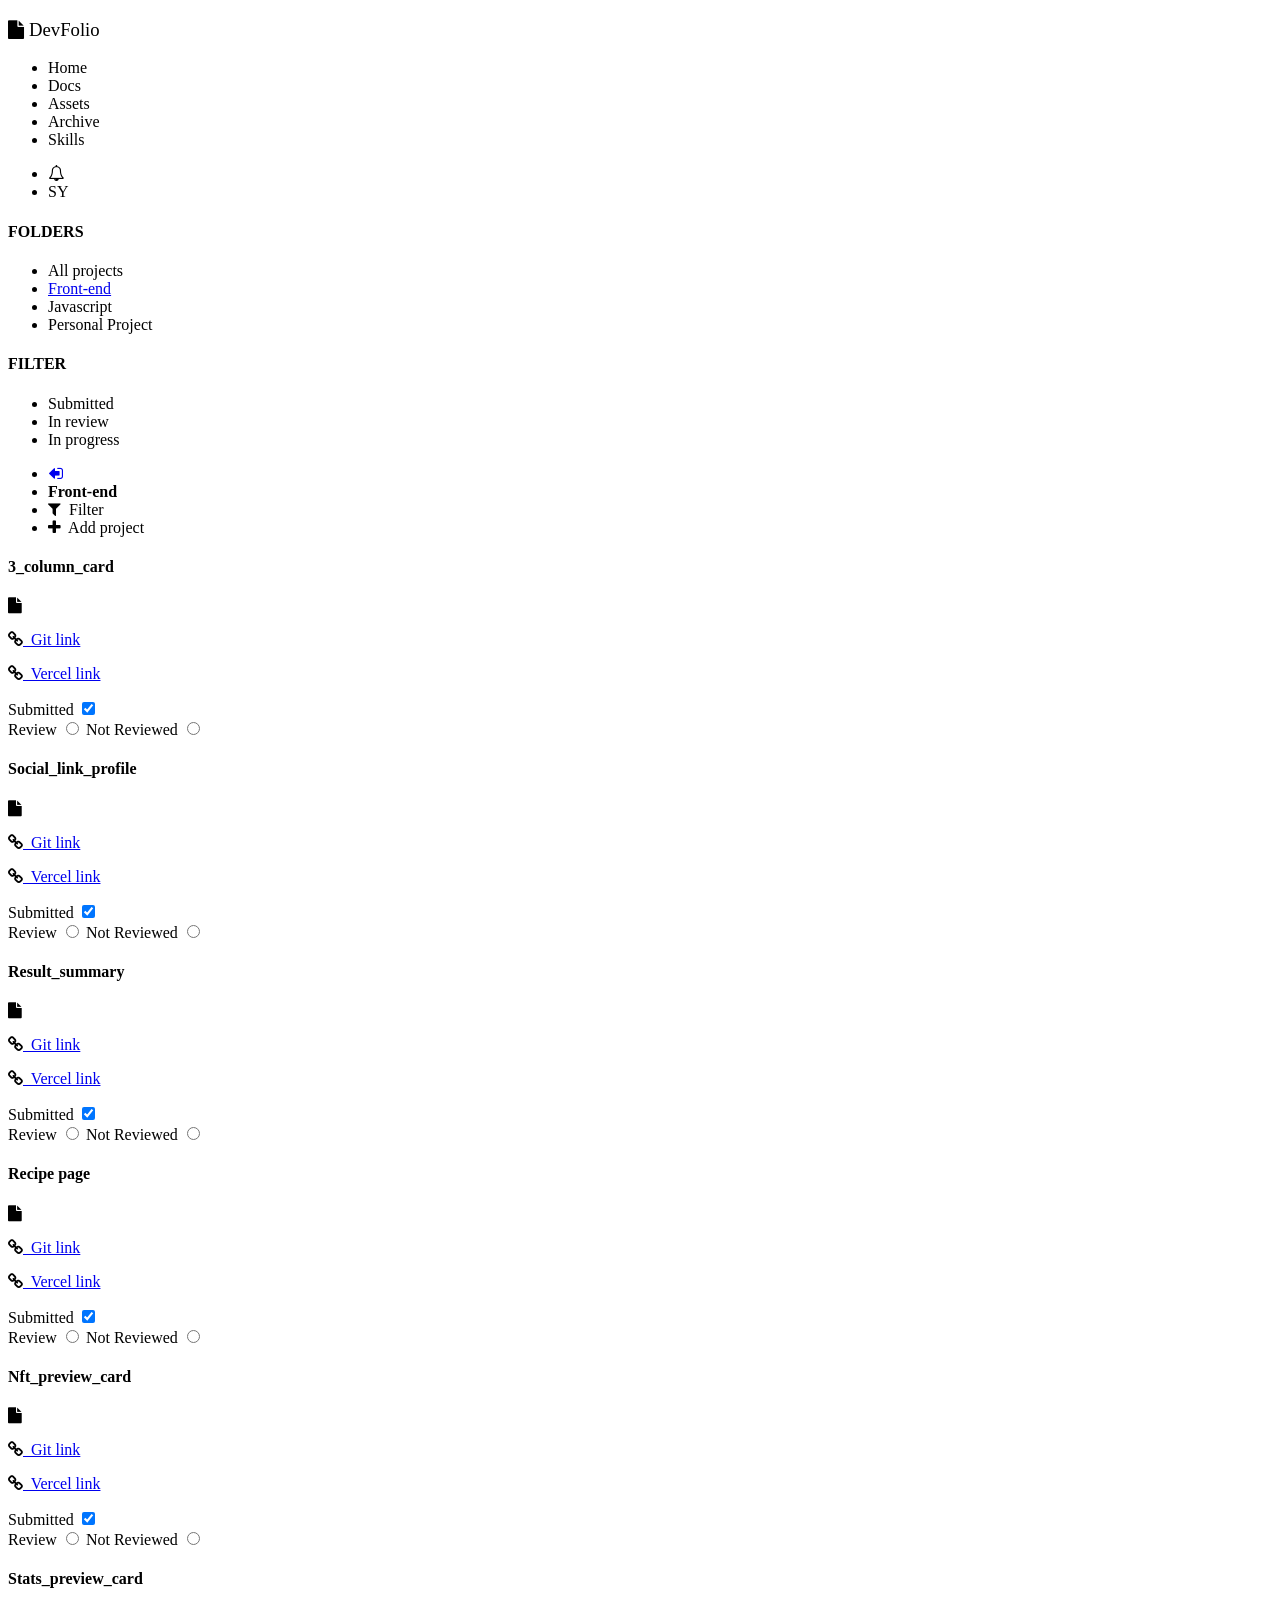
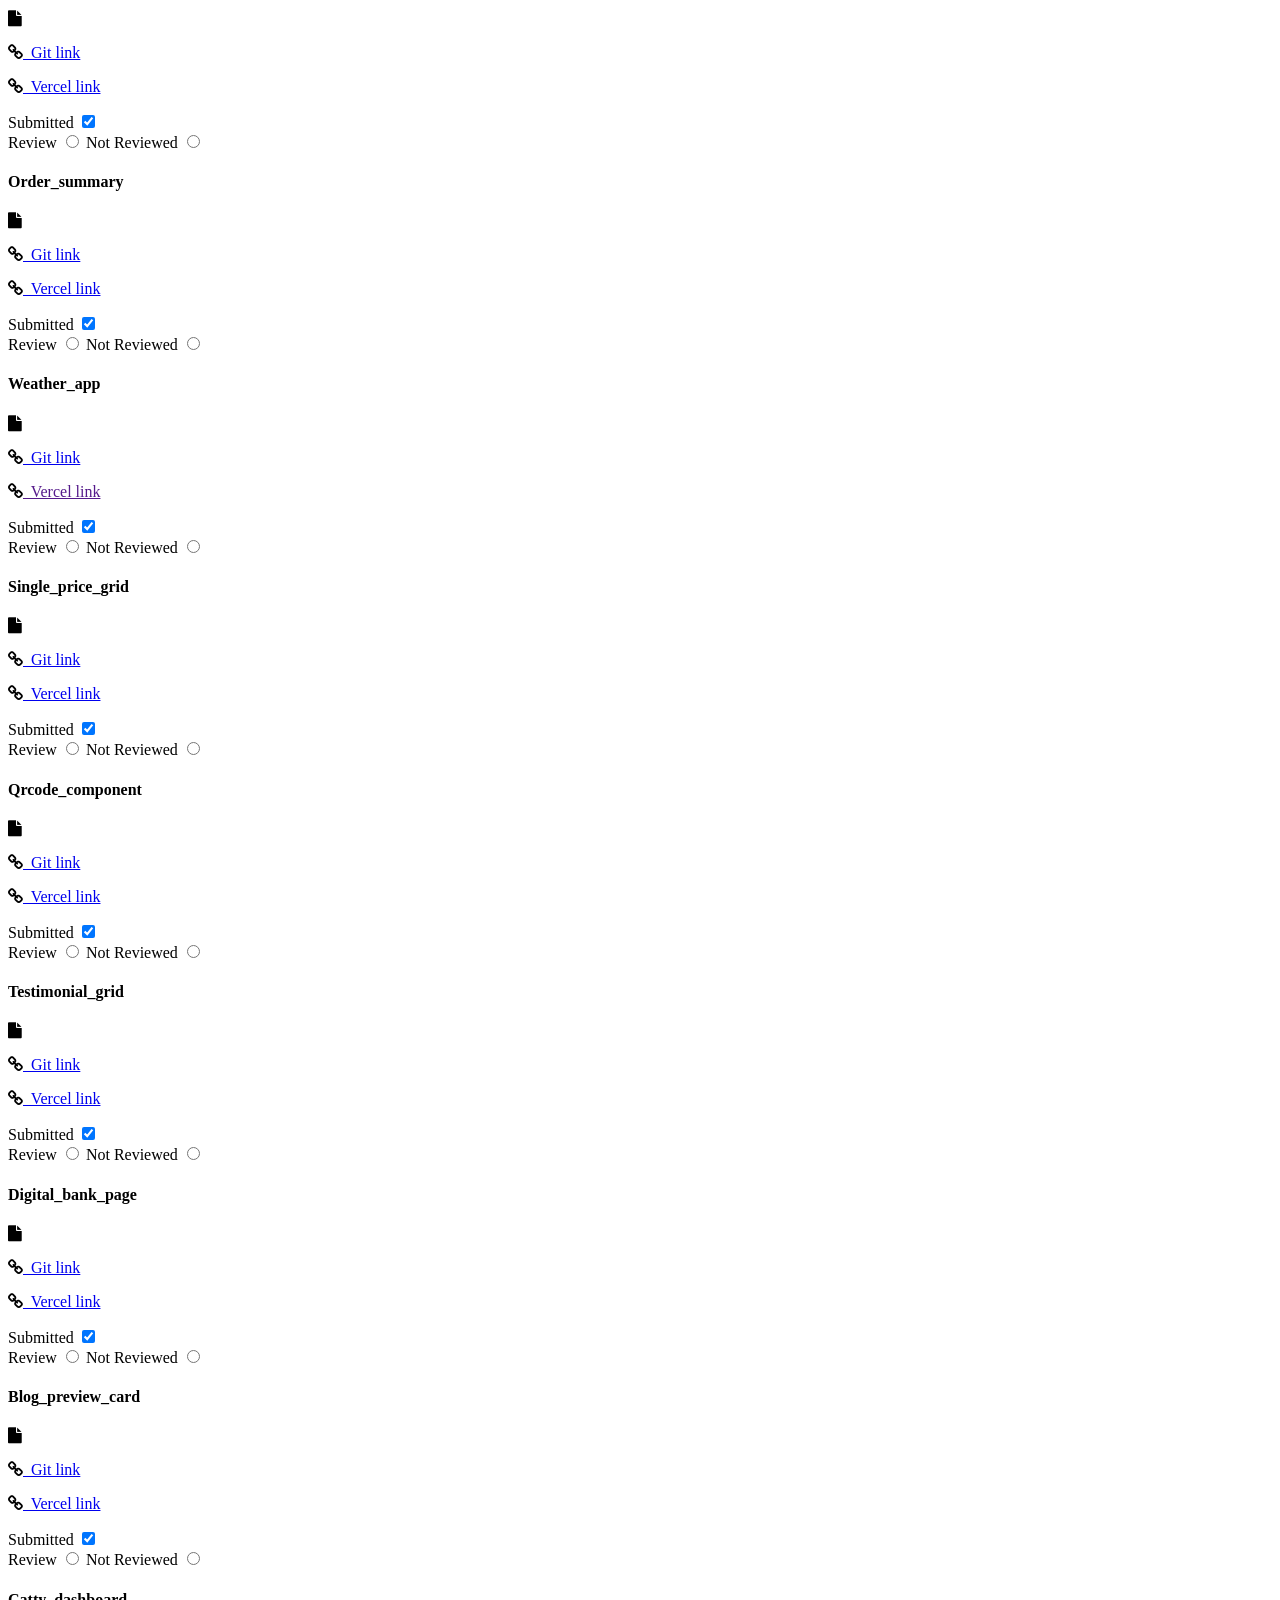
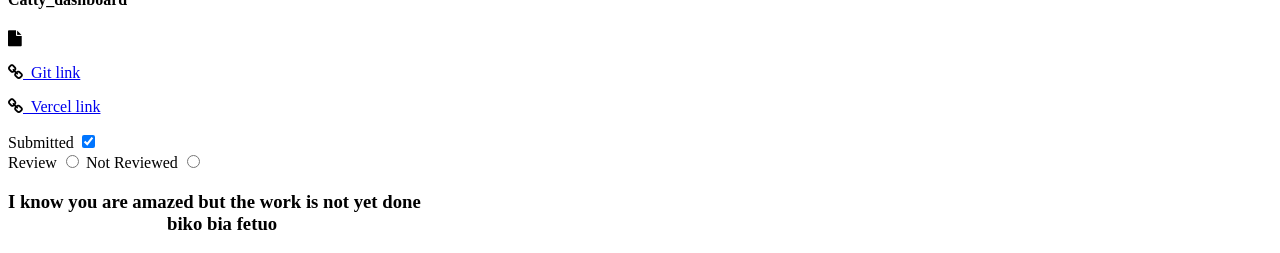
==== about.html @ 38574d92 "vercel adjustment" ====
<!doctype html>
<html lang="en">
  <head>
    <meta charset="UTF-8" />
    <meta name="viewport" content="width=device-width, initial-scale=1.0" />
    <title>Document</title>
    <link
      rel="stylesheet"
      href="/my_project/personal_frontend_projects/my_portfolio/porfolio.css"
    />
    <link
      rel="stylesheet"
      href="https://cdnjs.cloudflare.com/ajax/libs/font-awesome/4.7.0/css/font-awesome.min.css"
    />
  </head>
  <body>
    <nav class="navigator">
      <h3><i class="fa fa-file" aria-hidden="true"> DevFolio</i></h3>
      <ul>
        <li>Home</li>
        <li><span class="selected">Docs</span></li>
        <li>Assets</li>
        <li>Archive</li>
        <li>Skills</li>
      </ul>
      <ul>
        <li><i class="fa fa-bell-o" aria-hidden="true"></i></li>
        <li class="profile">SY</li>
      </ul>
    </nav>
    <article class="container">
      <aside>
        <h4>FOLDERS</h4>
        <ul>
          <li>All projects</li>
          <li>
            <span class="selected">
              <a
                href="/my_project/personal_frontend_projects/my_portfolio/front-end html/index.html"
                >Front-end</a
              ></span
            >
          </li>
          <li>Javascript</li>
          <li>Personal Project</li>
        </ul>
        <h4>FILTER</h4>
        <ul>
          <li>Submitted</li>
          <li>In review</li>
          <li>In progress</li>
        </ul>
      </aside>
      <div class="Data">
        <nav class="headline">
          <ul>
            <li>
              <a
                href="/my_project/personal_frontend_projects/my_portfolio/index.html"
                ><i
                  class="fa fa-sign-out fa-flip-horizontal"
                  aria-hidden="true"
                ></i
              ></a>
              &nbsp;
            </li>
            <li><strong>Front-end</strong></li>

            <li>
              <i class="fa fa-filter" aria-hidden="true"></i> &nbsp;Filter
            </li>
            <li>
              <i class="fa fa-plus" aria-hidden="true"></i> &nbsp;Add project
            </li>
          </ul>
        </nav>
        <article class="bigbox">
          <section class="box">
            <div class="heading">
              <h4>3_column_card</h4>
              <p><i class="fa fa-file" aria-hidden="true"></i></p>
            </div>
            <div class="links">
              <div>
                <p>
                  <i class="fa fa-link" aria-hidden="true"></i
                  ><a
                    href="https://github.com/fadayomisuccess05-alt/3_column_preview"
                  >
                    &nbsp;Git link</a
                  >
                </p>
              </div>
              <div>
                <p>
                  <i class="fa fa-link" aria-hidden="true"></i
                  ><a href="https://3-column-preview-bice.vercel.app/">
                    &nbsp;Vercel link</a
                  >
                </p>
              </div>
            </div>
            <div class="line"></div>
            <form>
              <label for="Submitted">
                Submitted
                <input
                  type="checkbox"
                  id="submitted"
                  name="Submitted"
                  checked
                />
              </label>
            </form>
            <form>
              <label for="review"
                >Review
                <input type="radio" id="review" />
              </label>
              <label for="not_reviewed">
                Not Reviewed <input type="radio" id="not_reviewed" />
              </label>
            </form>
          </section>
          <section class="box">
            <div class="heading">
              <h4>Social_link_profile</h4>
              <p><i class="fa fa-file" aria-hidden="true"></i></p>
            </div>
            <div class="links">
              <div>
                <p>
                  <i class="fa fa-link" aria-hidden="true"></i
                  ><a
                    href="https://github.com/fadayomisuccess05-alt/profile_view"
                  >
                    &nbsp;Git link</a
                  >
                </p>
              </div>
              <div>
                <p>
                  <i class="fa fa-link" aria-hidden="true"></i
                  ><a href="https://profile-view-bice.vercel.app/">
                    &nbsp;Vercel link</a
                  >
                </p>
              </div>
            </div>
            <div class="line"></div>
            <form>
              <label for="Submitted">
                Submitted
                <input
                  type="checkbox"
                  id="submitted"
                  name="Submitted"
                  checked
                />
              </label>
            </form>
            <form>
              <label for="review"
                >Review
                <input type="radio" id="review" />
              </label>
              <label for="not_reviewed">
                Not Reviewed <input type="radio" id="not_reviewed" />
              </label>
            </form>
          </section>
          <section class="box">
            <div class="heading">
              <h4>Result_summary</h4>
              <p><i class="fa fa-file" aria-hidden="true"></i></p>
            </div>
            <div class="links">
              <div>
                <p>
                  <i class="fa fa-link" aria-hidden="true"></i
                  ><a
                    href="https://github.com/fadayomisuccess05-alt/result_summary"
                  >
                    &nbsp;Git link</a
                  >
                </p>
              </div>
              <div>
                <p>
                  <i class="fa fa-link" aria-hidden="true"></i
                  ><a href="https://result-summary-six-flax.vercel.app/">
                    &nbsp;Vercel link</a
                  >
                </p>
              </div>
            </div>
            <div class="line"></div>
            <form>
              <label for="Submitted">
                Submitted
                <input
                  type="checkbox"
                  id="submitted"
                  name="Submitted"
                  checked
                />
              </label>
            </form>
            <form>
              <label for="review"
                >Review
                <input type="radio" id="review" />
              </label>
              <label for="not_reviewed">
                Not Reviewed <input type="radio" id="not_reviewed" />
              </label>
            </form>
          </section>
          <section class="box">
            <div class="heading">
              <h4>Recipe page</h4>
              <p><i class="fa fa-file" aria-hidden="true"></i></p>
            </div>
            <div class="links">
              <div>
                <p>
                  <i class="fa fa-link" aria-hidden="true"></i
                  ><a
                    href="https://github.com/fadayomisuccess05-alt/recipe_page"
                  >
                    &nbsp;Git link</a
                  >
                </p>
              </div>
              <div>
                <p>
                  <i class="fa fa-link" aria-hidden="true"></i
                  ><a href="https://recipe-page-five-red.vercel.app/">
                    &nbsp;Vercel link</a
                  >
                </p>
              </div>
            </div>
            <div class="line"></div>
            <form>
              <label for="Submitted">
                Submitted
                <input
                  type="checkbox"
                  id="submitted"
                  name="Submitted"
                  checked
                />
              </label>
            </form>
            <form>
              <label for="review"
                >Review
                <input type="radio" id="review" />
              </label>
              <label for="not_reviewed">
                Not Reviewed <input type="radio" id="not_reviewed" />
              </label>
            </form>
          </section>
          <section class="box">
            <div class="heading">
              <h4>Nft_preview_card</h4>
              <p><i class="fa fa-file" aria-hidden="true"></i></p>
            </div>
            <div class="links">
              <div>
                <p>
                  <i class="fa fa-link" aria-hidden="true"></i
                  ><a href="https://github.com/fadayomisuccess05-alt/nft_card">
                    &nbsp;Git link</a
                  >
                </p>
              </div>
              <div>
                <p>
                  <i class="fa fa-link" aria-hidden="true"></i
                  ><a href="https://nft-card-nine-snowy.vercel.app/">
                    &nbsp;Vercel link</a
                  >
                </p>
              </div>
            </div>
            <div class="line"></div>
            <form>
              <label for="Submitted">
                Submitted
                <input
                  type="checkbox"
                  id="submitted"
                  name="Submitted"
                  checked
                />
              </label>
            </form>
            <form>
              <label for="review"
                >Review
                <input type="radio" id="review" />
              </label>
              <label for="not_reviewed">
                Not Reviewed <input type="radio" id="not_reviewed" />
              </label>
            </form>
          </section>
          <section class="box">
            <div class="heading">
              <h4>Stats_preview_card</h4>
              <p><i class="fa fa-file" aria-hidden="true"></i></p>
            </div>
            <div class="links">
              <div>
                <p>
                  <i class="fa fa-link" aria-hidden="true"></i
                  ><a
                    href="https://github.com/fadayomisuccess05-alt/stats_preview"
                  >
                    &nbsp;Git link</a
                  >
                </p>
              </div>
              <div>
                <p>
                  <i class="fa fa-link" aria-hidden="true"></i
                  ><a href="https://stats-preview-lime-alpha.vercel.app/">
                    &nbsp;Vercel link</a
                  >
                </p>
              </div>
            </div>
            <div class="line"></div>
            <form>
              <label for="Submitted">
                Submitted
                <input
                  type="checkbox"
                  id="submitted"
                  name="Submitted"
                  checked
                />
              </label>
            </form>
            <form>
              <label for="review"
                >Review
                <input type="radio" id="review" />
              </label>
              <label for="not_reviewed">
                Not Reviewed <input type="radio" id="not_reviewed" />
              </label>
            </form>
          </section>
          <section class="box">
            <div class="heading">
              <h4>Order_summary</h4>
              <p><i class="fa fa-file" aria-hidden="true"></i></p>
            </div>
            <div class="links">
              <div>
                <p>
                  <i class="fa fa-link" aria-hidden="true"></i
                  ><a href="https://github.com/fadayomisuccess05-alt/order_sum">
                    &nbsp;Git link</a
                  >
                </p>
              </div>
              <div>
                <p>
                  <i class="fa fa-link" aria-hidden="true"></i
                  ><a href="https://order-sum-henna.vercel.app/">
                    &nbsp;Vercel link</a
                  >
                </p>
              </div>
            </div>
            <div class="line"></div>
            <form>
              <label for="Submitted">
                Submitted
                <input
                  type="checkbox"
                  id="submitted"
                  name="Submitted"
                  checked
                />
              </label>
            </form>
            <form>
              <label for="review"
                >Review
                <input type="radio" id="review" />
              </label>
              <label for="not_reviewed">
                Not Reviewed <input type="radio" id="not_reviewed" />
              </label>
            </form>
          </section>
          <section class="box">
            <div class="heading">
              <h4>Weather_app</h4>
              <p><i class="fa fa-file" aria-hidden="true"></i></p>
            </div>
            <div class="links">
              <div>
                <p>
                  <i class="fa fa-link" aria-hidden="true"></i
                  ><a
                    href="https://github.com/fadayomisuccess05-alt/weather_board"
                  >
                    &nbsp;Git link</a
                  >
                </p>
              </div>
              <div>
                <p>
                  <i class="fa fa-link" aria-hidden="true"></i
                  ><a href=""> &nbsp;Vercel link</a>
                </p>
              </div>
            </div>
            <div class="line"></div>
            <form>
              <label for="Submitted">
                Submitted
                <input
                  type="checkbox"
                  id="submitted"
                  name="Submitted"
                  checked
                />
              </label>
            </form>
            <form>
              <label for="review"
                >Review
                <input type="radio" id="review" />
              </label>
              <label for="not_reviewed">
                Not Reviewed <input type="radio" id="not_reviewed" />
              </label>
            </form>
          </section>
          <section class="box">
            <div class="heading">
              <h4>Single_price_grid</h4>
              <p><i class="fa fa-file" aria-hidden="true"></i></p>
            </div>
            <div class="links">
              <div>
                <p>
                  <i class="fa fa-link" aria-hidden="true"></i
                  ><a
                    href="https://github.com/fadayomisuccess05-alt/prize_grid"
                  >
                    &nbsp;Git link</a
                  >
                </p>
              </div>
              <div>
                <p>
                  <i class="fa fa-link" aria-hidden="true"></i
                  ><a href="https://prize-grid-sage.vercel.app/">
                    &nbsp;Vercel link</a
                  >
                </p>
              </div>
            </div>
            <div class="line"></div>
            <form>
              <label for="Submitted">
                Submitted
                <input
                  type="checkbox"
                  id="submitted"
                  name="Submitted"
                  checked
                />
              </label>
            </form>
            <form>
              <label for="review"
                >Review
                <input type="radio" id="review" />
              </label>
              <label for="not_reviewed">
                Not Reviewed <input type="radio" id="not_reviewed" />
              </label>
            </form>
          </section>
          <section class="box">
            <div class="heading">
              <h4>Qrcode_component</h4>
              <p><i class="fa fa-file" aria-hidden="true"></i></p>
            </div>
            <div class="links">
              <div>
                <p>
                  <i class="fa fa-link" aria-hidden="true"></i
                  ><a href="https://github.com/fadayomisuccess05-alt/qr_code">
                    &nbsp;Git link</a
                  >
                </p>
              </div>
              <div>
                <p>
                  <i class="fa fa-link" aria-hidden="true"></i
                  ><a href="https://qr-code-eta-inky.vercel.app/">
                    &nbsp;Vercel link</a
                  >
                </p>
              </div>
            </div>
            <div class="line"></div>
            <form>
              <label for="Submitted">
                Submitted
                <input
                  type="checkbox"
                  id="submitted"
                  name="Submitted"
                  checked
                />
              </label>
            </form>
            <form>
              <label for="review"
                >Review
                <input type="radio" id="review" />
              </label>
              <label for="not_reviewed">
                Not Reviewed <input type="radio" id="not_reviewed" />
              </label>
            </form>
          </section>
          <section class="box">
            <div class="heading">
              <h4>Testimonial_grid</h4>
              <p><i class="fa fa-file" aria-hidden="true"></i></p>
            </div>
            <div class="links">
              <div>
                <p>
                  <i class="fa fa-link" aria-hidden="true"></i
                  ><a
                    href="https://github.com/fadayomisuccess05-alt/testimonial-grid"
                  >
                    &nbsp;Git link</a
                  >
                </p>
              </div>
              <div>
                <p>
                  <i class="fa fa-link" aria-hidden="true"></i
                  ><a href="https://testimonial-grid-blue-ten.vercel.app/">
                    &nbsp;Vercel link</a
                  >
                </p>
              </div>
            </div>
            <div class="line"></div>
            <form>
              <label for="Submitted">
                Submitted
                <input
                  type="checkbox"
                  id="submitted"
                  name="Submitted"
                  checked
                />
              </label>
            </form>
            <form>
              <label for="review"
                >Review
                <input type="radio" id="review" />
              </label>
              <label for="not_reviewed">
                Not Reviewed <input type="radio" id="not_reviewed" />
              </label>
            </form>
          </section>
          <section class="box">
            <div class="heading">
              <h4>Digital_bank_page</h4>
              <p><i class="fa fa-file" aria-hidden="true"></i></p>
            </div>
            <div class="links">
              <div>
                <p>
                  <i class="fa fa-link" aria-hidden="true"></i
                  ><a
                    href="https://github.com/fadayomisuccess05-alt/landing_page"
                  >
                    &nbsp;Git link</a
                  >
                </p>
              </div>
              <div>
                <p>
                  <i class="fa fa-link" aria-hidden="true"></i
                  ><a href="https://landing-page-nine-pi-54.vercel.app/">
                    &nbsp;Vercel link</a
                  >
                </p>
              </div>
            </div>
            <div class="line"></div>
            <form>
              <label for="Submitted">
                Submitted
                <input
                  type="checkbox"
                  id="submitted"
                  name="Submitted"
                  checked
                />
              </label>
            </form>
            <form>
              <label for="review"
                >Review
                <input type="radio" id="review" />
              </label>
              <label for="not_reviewed">
                Not Reviewed <input type="radio" id="not_reviewed" />
              </label>
            </form>
          </section>
          <section class="box">
            <div class="heading">
              <h4>Blog_preview_card</h4>
              <p><i class="fa fa-file" aria-hidden="true"></i></p>
            </div>
            <div class="links">
              <div>
                <p>
                  <i class="fa fa-link" aria-hidden="true"></i
                  ><a href="https://github.com/fadayomisuccess05-alt/learning">
                    &nbsp;Git link</a
                  >
                </p>
              </div>
              <div>
                <p>
                  <i class="fa fa-link" aria-hidden="true"></i
                  ><a href="https://learning-nu-five.vercel.app/">
                    &nbsp;Vercel link</a
                  >
                </p>
              </div>
            </div>
            <div class="line"></div>
            <form>
              <label for="Submitted">
                Submitted
                <input
                  type="checkbox"
                  id="submitted"
                  name="Submitted"
                  checked
                />
              </label>
            </form>
            <form>
              <label for="review"
                >Review
                <input type="radio" id="review" />
              </label>
              <label for="not_reviewed">
                Not Reviewed <input type="radio" id="not_reviewed" />
              </label>
            </form>
          </section>
          <section class="box">
            <div class="heading">
              <h4>Catty_dashboard</h4>
              <p><i class="fa fa-file" aria-hidden="true"></i></p>
            </div>
            <div class="links">
              <div>
                <p>
                  <i class="fa fa-link" aria-hidden="true"></i
                  ><a
                    href="https://github.com/fadayomisuccess05-alt/caty_dashboard"
                  >
                    &nbsp;Git link</a
                  >
                </p>
              </div>
              <div>
                <p>
                  <i class="fa fa-link" aria-hidden="true"></i
                  ><a href="https://caty-dashboard.vercel.app/">
                    &nbsp;Vercel link</a
                  >
                </p>
              </div>
            </div>
            <div class="line"></div>
            <form>
              <label for="Submitted">
                Submitted
                <input
                  type="checkbox"
                  id="submitted"
                  name="Submitted"
                  checked
                />
              </label>
            </form>
            <form>
              <label for="review"
                >Review
                <input type="radio" id="review" />
              </label>
              <label for="not_reviewed">
                Not Reviewed <input type="radio" id="not_reviewed" />
              </label>
            </form>
          </section>
        </article>
      </div>
    </article>
    <footer class="animate">
      <h3>
        I know you are amazed but the work is not yet done<br />
        &nbsp;&nbsp;&nbsp;&nbsp;&nbsp;&nbsp;&nbsp;&nbsp;&nbsp;&nbsp;&nbsp;&nbsp;&nbsp;&nbsp;&nbsp;&nbsp;&nbsp;&nbsp;&nbsp;&nbsp;&nbsp;&nbsp;&nbsp;&nbsp;&nbsp;&nbsp;&nbsp;&nbsp;&nbsp;&nbsp;&nbsp;&nbsp;&nbsp;&nbsp;biko
        bia fetuo
      </h3>
    </footer>
  </body>
</html>
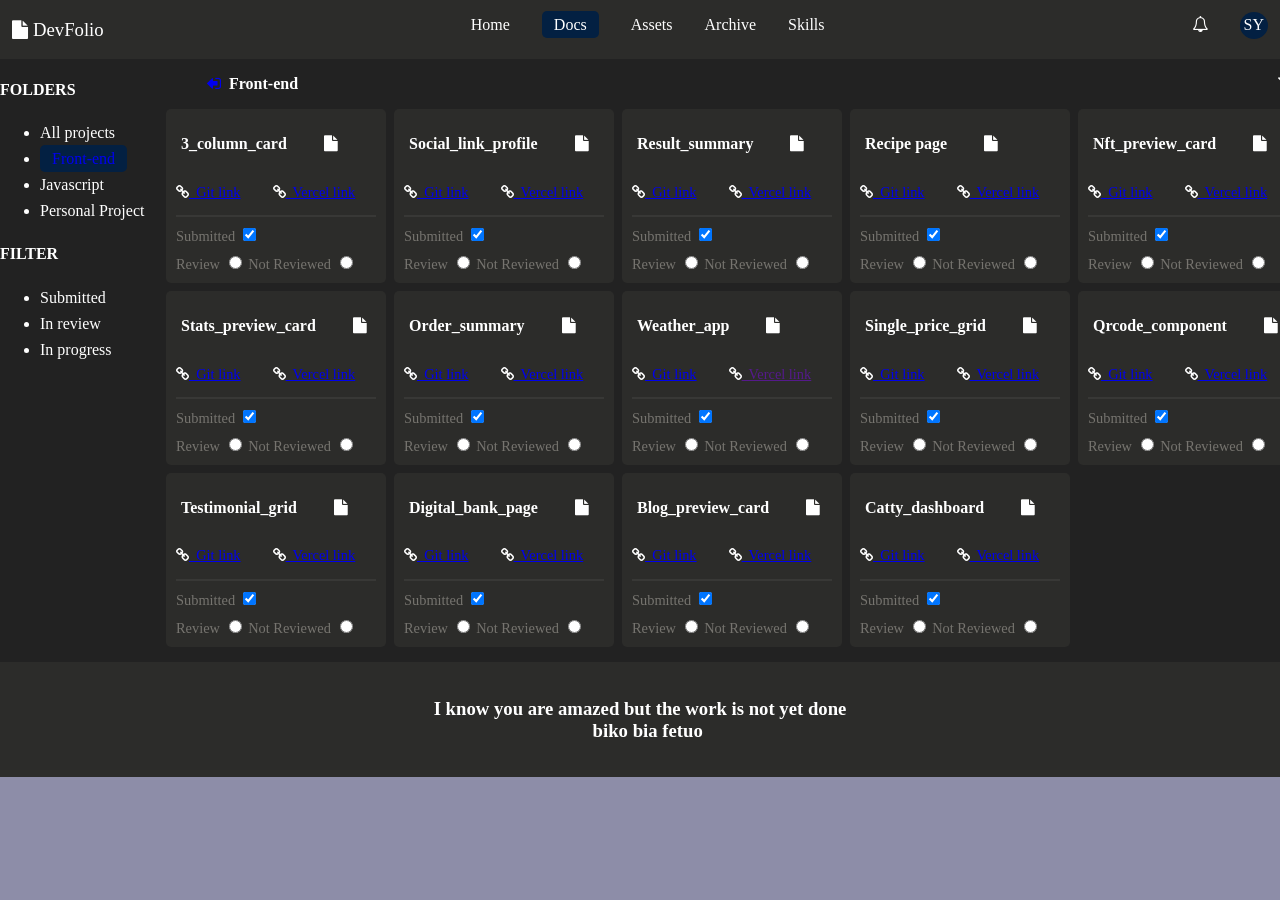
==== commit 8a724323: "vercel second" ====
--- a/about.html
+++ b/about.html
@@ -4,10 +4,7 @@
     <meta charset="UTF-8" />
     <meta name="viewport" content="width=device-width, initial-scale=1.0" />
     <title>Document</title>
-    <link
-      rel="stylesheet"
-      href="/my_project/personal_frontend_projects/my_portfolio/porfolio.css"
-    />
+    <link rel="stylesheet" href="porfolio.css" />
     <link
       rel="stylesheet"
       href="https://cdnjs.cloudflare.com/ajax/libs/font-awesome/4.7.0/css/font-awesome.min.css"
--- a/porfolio.css
+++ b/porfolio.css
@@ -0,0 +1,122 @@
+body {
+  background-color: rgb(141, 141, 168);
+  width: 100%;
+  height: 100vh;
+  margin: 0;
+  color: #fff;
+}
+.navigator {
+  background-color: rgb(44, 44, 42);
+  display: flex;
+  padding-inline: 12px;
+}
+.navigator ul {
+  display: flex;
+  gap: 2em;
+  list-style: none;
+  margin-left: auto;
+}
+.profile {
+    background-color: rgb(3, 32, 66);
+    border-radius: 50%;
+    padding: 4px;
+    transform: translatey(-4px);
+}
+.container {
+  background-color: rgb(34, 34, 34);
+  gap: 1rem;
+  display: flex;
+}
+aside {
+  min-width: 150px;
+  flex: 0;
+}
+.selected {
+  background-color: rgb(3, 32, 66);
+  padding: 5px 12px;
+  border-radius: 5px;
+}
+.selected a {
+  text-decoration: none;
+}
+aside li {
+  padding-block: 4px;
+}
+.noData {
+  display: flex;
+  justify-content: center;
+  align-items: center;
+  background-color: rgb(71, 65, 60);
+  width: 100%;
+}
+.headline ul {
+  list-style: none;
+  display: flex;
+  justify-content: space-around;
+}
+.headline li {
+  flex: 1 0 auto;
+}
+.headline li:nth-child(2) {
+  margin-right: 980px;
+}
+.box {
+  background-color: rgb(44, 44, 42);
+  width: 200px;
+  border-radius: 5px;
+  padding: 10px;
+}
+.heading {
+  display: flex;
+  align-items: center;
+  gap: 2rem;
+}
+.heading h4 {
+  margin: 5px;
+}
+.links {
+  display: flex;
+  padding: 0px;
+  margin: 0;
+  font-size: 0.9em;
+  gap: 2rem;
+}
+.line {
+  border: 1px solid rgb(56, 56, 54);
+}
+form {
+  margin-top: 8px;
+  font-size: 0.9em;
+  color: rgb(118, 116, 111);
+}
+.bigbox {
+  display: flex;
+  gap: 0.5rem;
+  flex-wrap: wrap;
+  margin-block: 15px;
+}
+.box {
+  flex: 0 1 auto;
+}
+.animate, .animate1 {
+    max-width: 100vw;
+    display: flex;
+    justify-content: center;
+    align-items: center;
+    background-color: rgb(44, 44, 42);
+    padding-block: 17px;
+}
+.animate1 {
+    padding-block: 170px;
+}
+.animate>h3, .animate1>h1 {
+  color: #ffffff;
+  transform: translateX(0);
+  /* Defines what property changes and how long it takes */
+  transition: transform 0.3s ease, color 0.3s ease; 
+}
+
+ .animate>h3:hover, .animate1>h1:hover {
+  color: #ff4757;
+  transform: translateX(15px); /* Moves 10px to the right */
+}
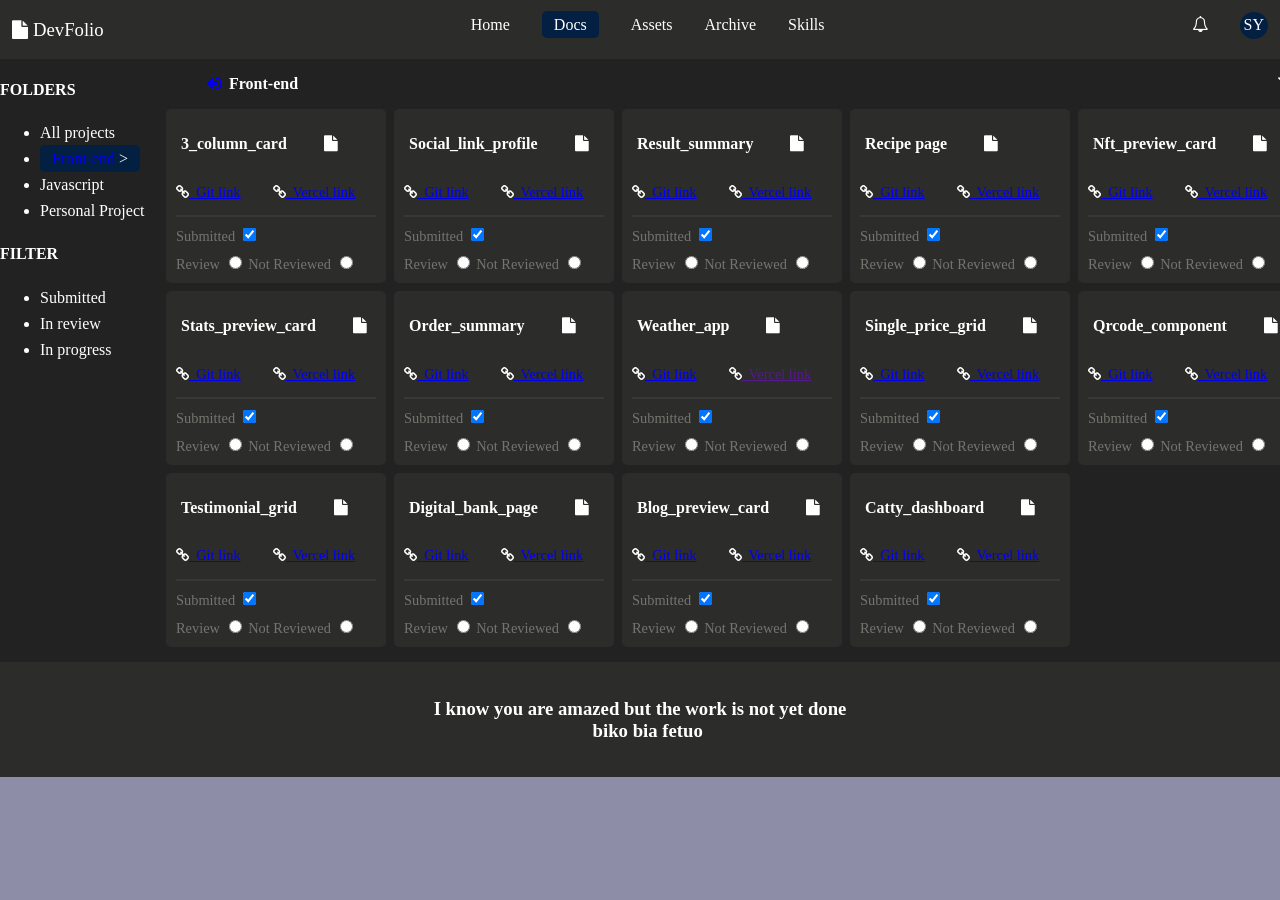
==== commit d6867c9a: "fix vercel routing2" ====
--- a/about.html
+++ b/about.html
@@ -32,9 +32,7 @@
           <li>All projects</li>
           <li>
             <span class="selected">
-              <a
-                href="/my_project/personal_frontend_projects/my_portfolio/front-end html/index.html"
-                >Front-end</a
+              <a href="/">Front-end</a>
               ></span
             >
           </li>
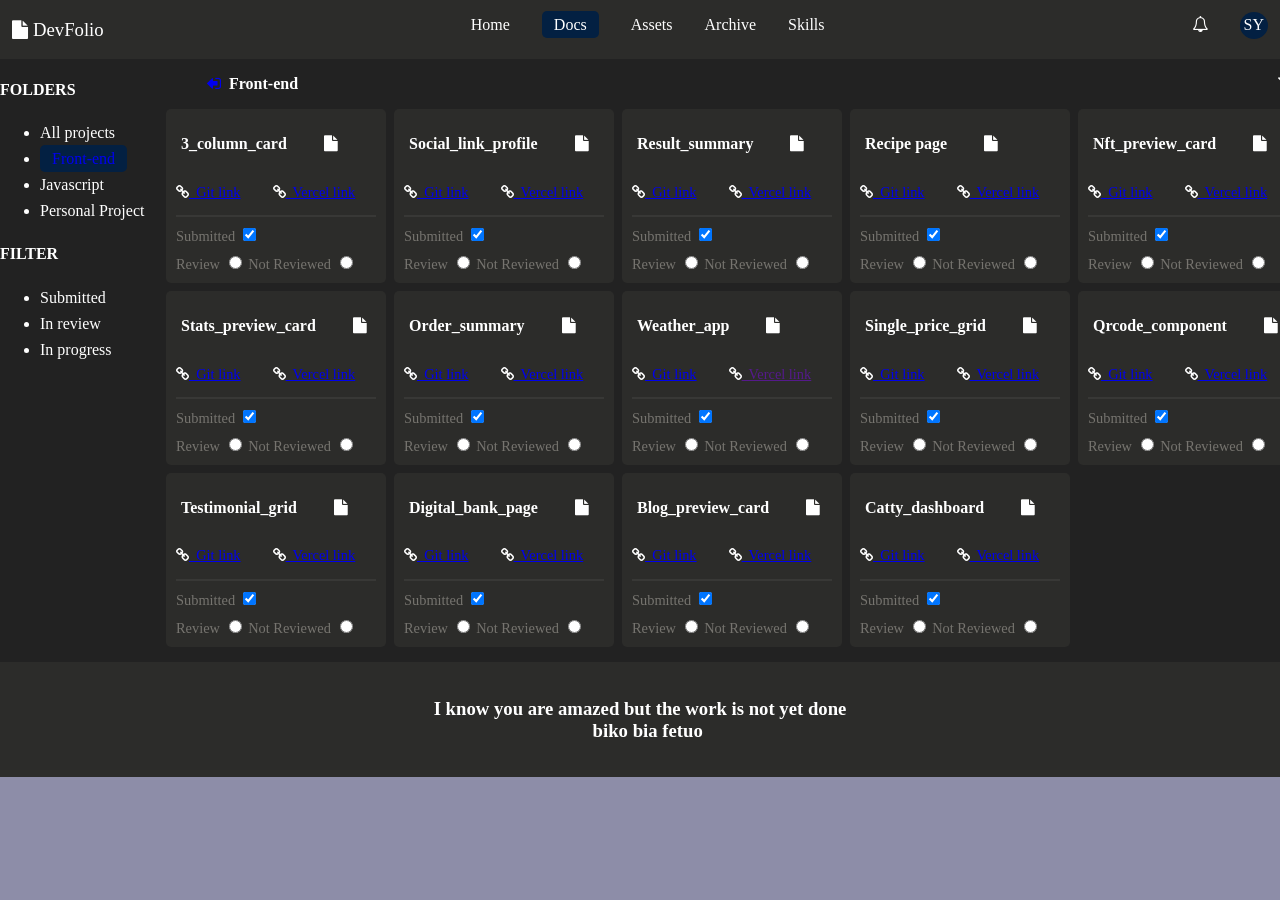
==== commit f737ad28: "fix vercel routing3" ====
--- a/about.html
+++ b/about.html
@@ -32,7 +32,9 @@
           <li>All projects</li>
           <li>
             <span class="selected">
-              <a href="/">Front-end</a>
+              <a
+                href="/my_project/personal_frontend_projects/my_portfolio/front-end html/index.html"
+                >Front-end</a
               ></span
             >
           </li>
@@ -51,7 +53,7 @@
           <ul>
             <li>
               <a
-                href="/my_project/personal_frontend_projects/my_portfolio/index.html"
+                href="/"
                 ><i
                   class="fa fa-sign-out fa-flip-horizontal"
                   aria-hidden="true"
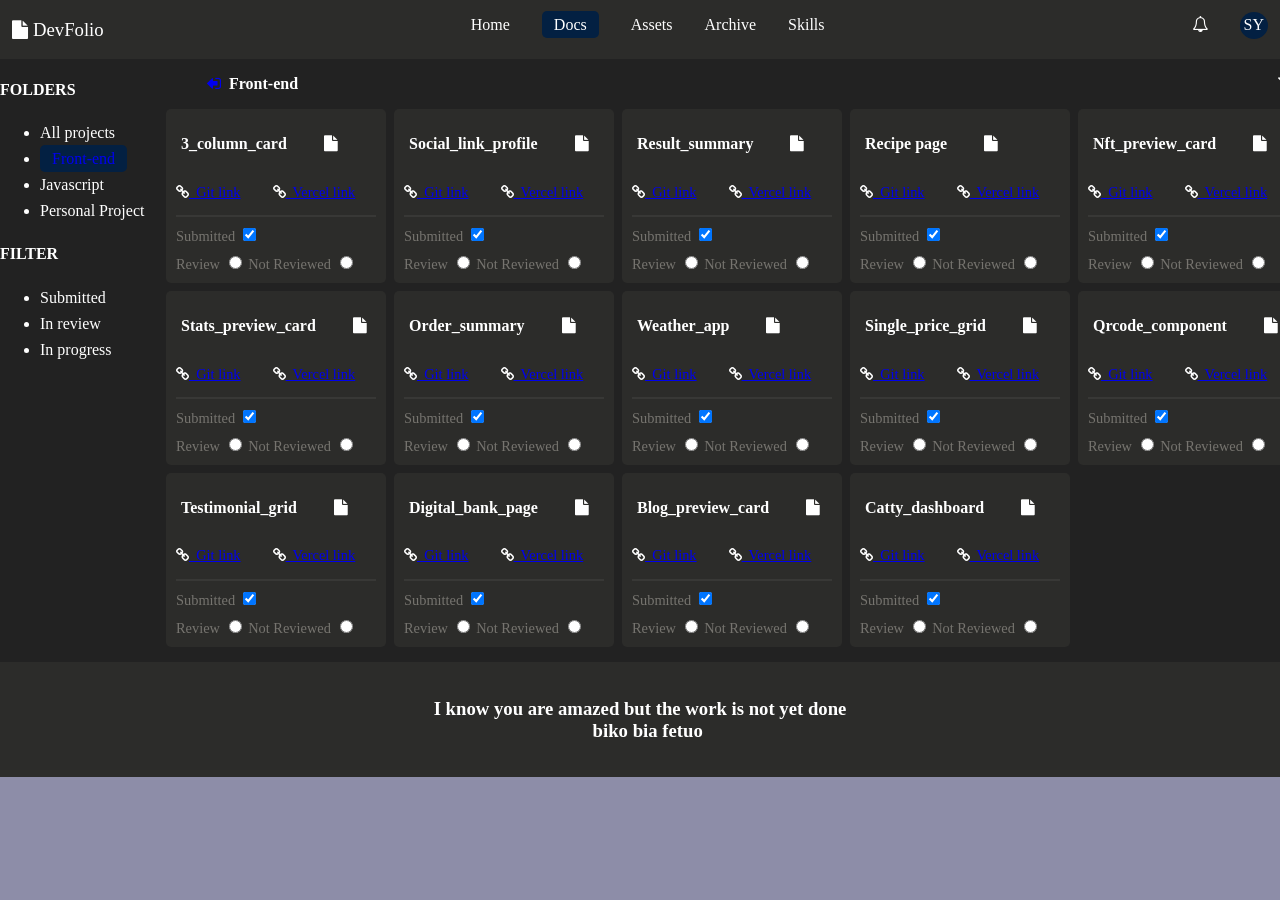
==== commit 60f37d17: "new tab config" ====
--- a/about.html
+++ b/about.html
@@ -13,14 +13,14 @@
   <body>
     <nav class="navigator">
       <h3><i class="fa fa-file" aria-hidden="true"> DevFolio</i></h3>
-      <ul>
+      <ul class="nav1">
         <li>Home</li>
         <li><span class="selected">Docs</span></li>
         <li>Assets</li>
         <li>Archive</li>
         <li>Skills</li>
       </ul>
-      <ul>
+      <ul class="nav2">
         <li><i class="fa fa-bell-o" aria-hidden="true"></i></li>
         <li class="profile">SY</li>
       </ul>
@@ -33,7 +33,7 @@
           <li>
             <span class="selected">
               <a
-                href="/my_project/personal_frontend_projects/my_portfolio/front-end html/index.html"
+                href="/"
                 >Front-end</a
               ></span
             >
@@ -83,15 +83,15 @@
                   <i class="fa fa-link" aria-hidden="true"></i
                   ><a
                     href="https://github.com/fadayomisuccess05-alt/3_column_preview"
-                  >
-                    &nbsp;Git link</a
-                  >
-                </p>
-              </div>
-              <div>
-                <p>
-                  <i class="fa fa-link" aria-hidden="true"></i
-                  ><a href="https://3-column-preview-bice.vercel.app/">
+                  target="_blank">
+                    &nbsp;Git link</a
+                  >
+                </p>
+              </div>
+              <div>
+                <p>
+                  <i class="fa fa-link" aria-hidden="true"></i
+                  ><a href="https://3-column-preview-bice.vercel.app/" target="_blank">
                     &nbsp;Vercel link</a
                   >
                 </p>
@@ -130,15 +130,15 @@
                   <i class="fa fa-link" aria-hidden="true"></i
                   ><a
                     href="https://github.com/fadayomisuccess05-alt/profile_view"
-                  >
-                    &nbsp;Git link</a
-                  >
-                </p>
-              </div>
-              <div>
-                <p>
-                  <i class="fa fa-link" aria-hidden="true"></i
-                  ><a href="https://profile-view-bice.vercel.app/">
+                  target="_blank">
+                    &nbsp;Git link</a
+                  >
+                </p>
+              </div>
+              <div>
+                <p>
+                  <i class="fa fa-link" aria-hidden="true"></i
+                  ><a href="https://profile-view-bice.vercel.app/" target="_blank">
                     &nbsp;Vercel link</a
                   >
                 </p>
@@ -177,15 +177,15 @@
                   <i class="fa fa-link" aria-hidden="true"></i
                   ><a
                     href="https://github.com/fadayomisuccess05-alt/result_summary"
-                  >
-                    &nbsp;Git link</a
-                  >
-                </p>
-              </div>
-              <div>
-                <p>
-                  <i class="fa fa-link" aria-hidden="true"></i
-                  ><a href="https://result-summary-six-flax.vercel.app/">
+                  target="_blank">
+                    &nbsp;Git link</a
+                  >
+                </p>
+              </div>
+              <div>
+                <p>
+                  <i class="fa fa-link" aria-hidden="true"></i
+                  ><a href="https://result-summary-six-flax.vercel.app/" target="_blank">
                     &nbsp;Vercel link</a
                   >
                 </p>
@@ -224,15 +224,15 @@
                   <i class="fa fa-link" aria-hidden="true"></i
                   ><a
                     href="https://github.com/fadayomisuccess05-alt/recipe_page"
-                  >
-                    &nbsp;Git link</a
-                  >
-                </p>
-              </div>
-              <div>
-                <p>
-                  <i class="fa fa-link" aria-hidden="true"></i
-                  ><a href="https://recipe-page-five-red.vercel.app/">
+                  target="_blank">
+                    &nbsp;Git link</a
+                  >
+                </p>
+              </div>
+              <div>
+                <p>
+                  <i class="fa fa-link" aria-hidden="true"></i
+                  ><a href="https://recipe-page-five-red.vercel.app/" target="_blank">
                     &nbsp;Vercel link</a
                   >
                 </p>
@@ -269,15 +269,15 @@
               <div>
                 <p>
                   <i class="fa fa-link" aria-hidden="true"></i
-                  ><a href="https://github.com/fadayomisuccess05-alt/nft_card">
-                    &nbsp;Git link</a
-                  >
-                </p>
-              </div>
-              <div>
-                <p>
-                  <i class="fa fa-link" aria-hidden="true"></i
-                  ><a href="https://nft-card-nine-snowy.vercel.app/">
+                  ><a href="https://github.com/fadayomisuccess05-alt/nft_card" target="_blank">
+                    &nbsp;Git link</a
+                  >
+                </p>
+              </div>
+              <div>
+                <p>
+                  <i class="fa fa-link" aria-hidden="true"></i
+                  ><a href="https://nft-card-nine-snowy.vercel.app/" target="_blank">
                     &nbsp;Vercel link</a
                   >
                 </p>
@@ -316,15 +316,15 @@
                   <i class="fa fa-link" aria-hidden="true"></i
                   ><a
                     href="https://github.com/fadayomisuccess05-alt/stats_preview"
-                  >
-                    &nbsp;Git link</a
-                  >
-                </p>
-              </div>
-              <div>
-                <p>
-                  <i class="fa fa-link" aria-hidden="true"></i
-                  ><a href="https://stats-preview-lime-alpha.vercel.app/">
+                  target="_blank">
+                    &nbsp;Git link</a
+                  >
+                </p>
+              </div>
+              <div>
+                <p>
+                  <i class="fa fa-link" aria-hidden="true"></i
+                  ><a href="https://stats-preview-lime-alpha.vercel.app/" target="_blank">
                     &nbsp;Vercel link</a
                   >
                 </p>
@@ -361,15 +361,15 @@
               <div>
                 <p>
                   <i class="fa fa-link" aria-hidden="true"></i
-                  ><a href="https://github.com/fadayomisuccess05-alt/order_sum">
-                    &nbsp;Git link</a
-                  >
-                </p>
-              </div>
-              <div>
-                <p>
-                  <i class="fa fa-link" aria-hidden="true"></i
-                  ><a href="https://order-sum-henna.vercel.app/">
+                  ><a href="https://github.com/fadayomisuccess05-alt/order_sum" target="_blank">
+                    &nbsp;Git link</a
+                  >
+                </p>
+              </div>
+              <div>
+                <p>
+                  <i class="fa fa-link" aria-hidden="true"></i
+                  ><a href="https://order-sum-henna.vercel.app/" target="_blank">
                     &nbsp;Vercel link</a
                   >
                 </p>
@@ -408,15 +408,15 @@
                   <i class="fa fa-link" aria-hidden="true"></i
                   ><a
                     href="https://github.com/fadayomisuccess05-alt/weather_board"
-                  >
-                    &nbsp;Git link</a
-                  >
-                </p>
-              </div>
-              <div>
-                <p>
-                  <i class="fa fa-link" aria-hidden="true"></i
-                  ><a href=""> &nbsp;Vercel link</a>
+                   target="_blank">
+                    &nbsp;Git link</a
+                  >
+                </p>
+              </div>
+              <div>
+                <p>
+                  <i class="fa fa-link" aria-hidden="true"></i
+                  ><a href="https://weather-board-six.vercel.app/" target="_blank"> &nbsp;Vercel link</a>
                 </p>
               </div>
             </div>
@@ -453,15 +453,15 @@
                   <i class="fa fa-link" aria-hidden="true"></i
                   ><a
                     href="https://github.com/fadayomisuccess05-alt/prize_grid"
-                  >
-                    &nbsp;Git link</a
-                  >
-                </p>
-              </div>
-              <div>
-                <p>
-                  <i class="fa fa-link" aria-hidden="true"></i
-                  ><a href="https://prize-grid-sage.vercel.app/">
+                   target="_blank">
+                    &nbsp;Git link</a
+                  >
+                </p>
+              </div>
+              <div>
+                <p>
+                  <i class="fa fa-link" aria-hidden="true"></i
+                  ><a href="https://prize-grid-sage.vercel.app/" target="_blank">
                     &nbsp;Vercel link</a
                   >
                 </p>
@@ -498,15 +498,15 @@
               <div>
                 <p>
                   <i class="fa fa-link" aria-hidden="true"></i
-                  ><a href="https://github.com/fadayomisuccess05-alt/qr_code">
-                    &nbsp;Git link</a
-                  >
-                </p>
-              </div>
-              <div>
-                <p>
-                  <i class="fa fa-link" aria-hidden="true"></i
-                  ><a href="https://qr-code-eta-inky.vercel.app/">
+                  ><a href="https://github.com/fadayomisuccess05-alt/qr_code" target="_blank">
+                    &nbsp;Git link</a
+                  >
+                </p>
+              </div>
+              <div>
+                <p>
+                  <i class="fa fa-link" aria-hidden="true"></i
+                  ><a href="https://qr-code-eta-inky.vercel.app/" target="_blank">
                     &nbsp;Vercel link</a
                   >
                 </p>
@@ -545,15 +545,15 @@
                   <i class="fa fa-link" aria-hidden="true"></i
                   ><a
                     href="https://github.com/fadayomisuccess05-alt/testimonial-grid"
-                  >
-                    &nbsp;Git link</a
-                  >
-                </p>
-              </div>
-              <div>
-                <p>
-                  <i class="fa fa-link" aria-hidden="true"></i
-                  ><a href="https://testimonial-grid-blue-ten.vercel.app/">
+                   target="_blank">
+                    &nbsp;Git link</a
+                  >
+                </p>
+              </div>
+              <div>
+                <p>
+                  <i class="fa fa-link" aria-hidden="true"></i
+                  ><a href="https://testimonial-grid-blue-ten.vercel.app/" target="_blank">
                     &nbsp;Vercel link</a
                   >
                 </p>
@@ -592,15 +592,15 @@
                   <i class="fa fa-link" aria-hidden="true"></i
                   ><a
                     href="https://github.com/fadayomisuccess05-alt/landing_page"
-                  >
-                    &nbsp;Git link</a
-                  >
-                </p>
-              </div>
-              <div>
-                <p>
-                  <i class="fa fa-link" aria-hidden="true"></i
-                  ><a href="https://landing-page-nine-pi-54.vercel.app/">
+                   target="_blank">
+                    &nbsp;Git link</a
+                  >
+                </p>
+              </div>
+              <div>
+                <p>
+                  <i class="fa fa-link" aria-hidden="true"></i
+                  ><a href="https://landing-page-nine-pi-54.vercel.app/" target="_blank">
                     &nbsp;Vercel link</a
                   >
                 </p>
@@ -637,15 +637,15 @@
               <div>
                 <p>
                   <i class="fa fa-link" aria-hidden="true"></i
-                  ><a href="https://github.com/fadayomisuccess05-alt/learning">
-                    &nbsp;Git link</a
-                  >
-                </p>
-              </div>
-              <div>
-                <p>
-                  <i class="fa fa-link" aria-hidden="true"></i
-                  ><a href="https://learning-nu-five.vercel.app/">
+                  ><a href="https://github.com/fadayomisuccess05-alt/learning" target="_blank">
+                    &nbsp;Git link</a
+                  >
+                </p>
+              </div>
+              <div>
+                <p>
+                  <i class="fa fa-link" aria-hidden="true"></i
+                  ><a href="https://learning-nu-five.vercel.app/" target="_blank">
                     &nbsp;Vercel link</a
                   >
                 </p>
@@ -684,15 +684,15 @@
                   <i class="fa fa-link" aria-hidden="true"></i
                   ><a
                     href="https://github.com/fadayomisuccess05-alt/caty_dashboard"
-                  >
-                    &nbsp;Git link</a
-                  >
-                </p>
-              </div>
-              <div>
-                <p>
-                  <i class="fa fa-link" aria-hidden="true"></i
-                  ><a href="https://caty-dashboard.vercel.app/">
+                   target="_blank">
+                    &nbsp;Git link</a
+                  >
+                </p>
+              </div>
+              <div>
+                <p>
+                  <i class="fa fa-link" aria-hidden="true"></i
+                  ><a href="https://caty-dashboard.vercel.app/" target="_blank">
                     &nbsp;Vercel link</a
                   >
                 </p>
--- a/porfolio.css
+++ b/porfolio.css
@@ -1,6 +1,6 @@
 body {
   background-color: rgb(141, 141, 168);
-  width: 100%;
+  min-width: 100%;
   height: 100vh;
   margin: 0;
   color: #fff;
@@ -17,10 +17,10 @@
   margin-left: auto;
 }
 .profile {
-    background-color: rgb(3, 32, 66);
-    border-radius: 50%;
-    padding: 4px;
-    transform: translatey(-4px);
+  background-color: rgb(3, 32, 66);
+  border-radius: 50%;
+  padding: 4px;
+  transform: translatey(-4px);
 }
 .container {
   background-color: rgb(34, 34, 34);
@@ -98,25 +98,84 @@
 .box {
   flex: 0 1 auto;
 }
-.animate, .animate1 {
-    max-width: 100vw;
-    display: flex;
-    justify-content: center;
-    align-items: center;
-    background-color: rgb(44, 44, 42);
-    padding-block: 17px;
+.animate,
+.animate1 {
+  max-width: 100vw;
+  display: flex;
+  justify-content: center;
+  align-items: center;
+  background-color: rgb(44, 44, 42);
+  padding-block: 17px;
 }
 .animate1 {
-    padding-block: 170px;
+  padding-block: 170px;
 }
-.animate>h3, .animate1>h1 {
+.animate > h3,
+.animate1 > h1 {
   color: #ffffff;
   transform: translateX(0);
   /* Defines what property changes and how long it takes */
-  transition: transform 0.3s ease, color 0.3s ease; 
+  transition:
+    transform 0.3s ease,
+    color 0.3s ease;
 }
 
- .animate>h3:hover, .animate1>h1:hover {
+.animate > h3:hover,
+.animate1 > h1:hover {
   color: #ff4757;
   transform: translateX(15px); /* Moves 10px to the right */
 }
+
+@media screen and (max-width: 500px) {
+  aside {
+    min-width: 100px;
+    font-size: 0.9rem;
+  }
+  footer {
+    font-size: 0.75em;
+    text-align: center;
+  }
+  .noData {
+    width: 100%;
+  }
+  .navigator {
+    background-color: rgb(44, 44, 42);
+    display: flex;
+    flex-direction: column;
+  }
+  .navigator ul {
+    min-width: 300px;
+    display: flex;
+    justify-content: center;
+    gap: 1em;
+    list-style: none;
+    margin-left: 0;
+    padding-inline: auto;
+  }
+  .nav1 {
+    margin: 0px;
+    padding-inline: 0px;
+  }
+  .nav2 {
+    transform: translate(135px, -55px);
+    margin: 0;
+  }
+  .bigbox {
+    display: flex;
+    flex-direction: column;
+  }
+  .box {
+    min-width: 230px;
+  }
+  .headline {
+    min-width: 300px;
+    font-size: 0.9rem;
+  }
+  .headline ul {
+    padding: 0;
+    margin-right: 40px;
+  }
+  .headline li:nth-child(2) {
+    margin-right: 0px;
+  }
+}
